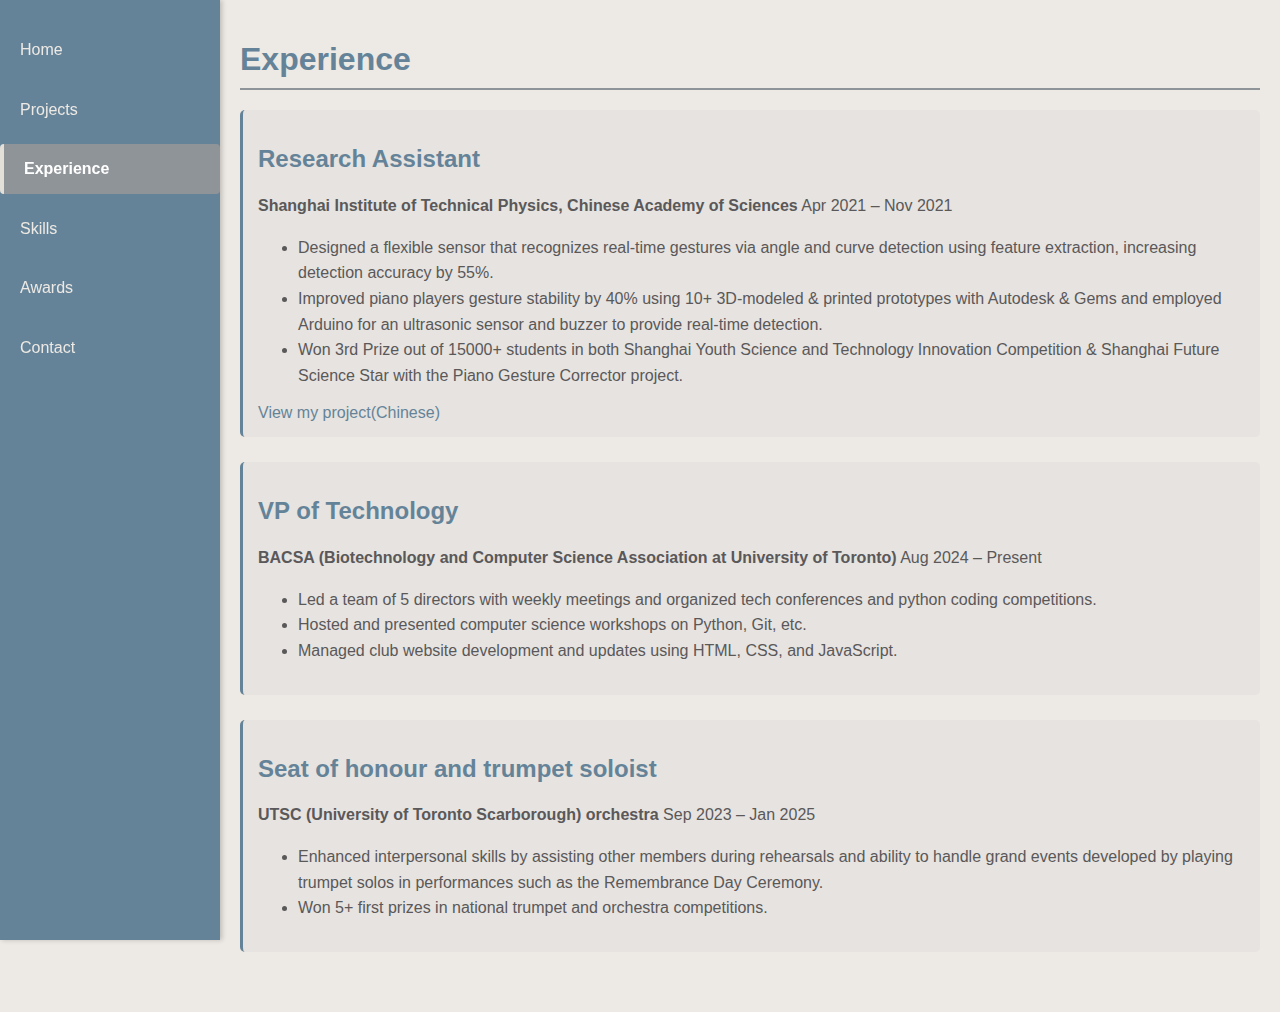
==== pages/experience.html @ f2b62409 "folders" ====
<!DOCTYPE html>
<html lang="en">
<head>
  <meta charset="UTF-8">
  <meta name="viewport" content="width=device-width, initial-scale=1.0">
  <title>Experience - Louie Yang's Portfolio</title>
  <link rel="stylesheet" href="../css/styles.css">
</head>
<body>
  <!-- Hamburger Menu Toggle -->
  <div class="menu-toggle" id="menuToggle">
    <span></span>
    <span></span>
    <span></span>
  </div>

  <!-- Sidebar Navigation -->
  <div class="sidebar" id="sidebar">
    <ul id="navMenu">
      <li><a href="../index.html">Home</a></li>
      <li><a href="projects.html">Projects</a></li>
      <li><a href="experience.html" class="active">Experience</a></li>
      <li><a href="skills.html">Skills</a></li>
      <li><a href="awards.html">Awards</a></li>
      <li><a href="contact.html">Contact</a></li>
    </ul>
  </div>

  <!-- Main Content -->
  <div class="main-content" id="mainContent">
    <!-- Experience Section -->
    <section id="experience">
      <h1>Experience</h1>
      <div class="experience-item">
        <h2>Research Assistant</h2>
        <p><strong>Shanghai Institute of Technical Physics, Chinese Academy of Sciences</strong> Apr 2021 – Nov 2021</p>
        <ul>
          <li>Designed a flexible sensor that recognizes real-time gestures via angle and curve detection using feature extraction, increasing detection accuracy by 55%.</li>
          <li>Improved piano players gesture stability by 40% using 10+ 3D-modeled & printed prototypes with Autodesk & Gems and employed Arduino for an ultrasonic sensor and buzzer to provide real-time detection.</li>
          <li>Won 3rd Prize out of 15000+ students in both Shanghai Youth Science and Technology Innovation Competition & Shanghai Future Science Star with the Piano Gesture Corrector project.</li>
        </ul>
        <a href="../documents/Piano Gesture Corrector based on 3D Printing and Arduino.pdf">View my project(Chinese)</a>
      </div>
      
      <div class="experience-item">
        <h2>VP of Technology</h2>
        <p><strong>BACSA (Biotechnology and Computer Science Association at University of Toronto)</strong> Aug 2024 – Present</p>
        <ul>
          <li>Led a team of 5 directors with weekly meetings and organized tech conferences and python coding competitions.</li>
          <li>Hosted and presented computer science workshops on Python, Git, etc.</li>
          <li>Managed club website development and updates using HTML, CSS, and JavaScript.</li>
        </ul>
      </div>

      <div class="experience-item">
        <h2>Seat of honour and trumpet soloist</h2>
        <p><strong>UTSC (University of Toronto Scarborough) orchestra</strong> Sep 2023 – Jan 2025</p>
        <ul>
          <li>Enhanced interpersonal skills by assisting other members during rehearsals and ability to handle grand events developed by playing trumpet solos in performances such as the Remembrance Day Ceremony.</li>
          <li>Won 5+ first prizes in national trumpet and orchestra competitions.</li>
        </ul>
      </div>

    </section>
  </div>

  <!-- JavaScript -->
  <script src="../js/main.js"></script>
</body>
</html>
---- css/styles.css ----
/* Global styles */
body, html {
    margin: 0;
    padding: 0;
    font-family: Arial, sans-serif;
    background-color: #ede9e4; /* Off-white background */
    color: #658398; /* Muted blue text */
    overflow-x: hidden; /* Prevent horizontal scrollbar when content shifts */
}

/* When sidebar is open on mobile */
body.sidebar-open {
    overflow: hidden; /* Prevent scrolling of the page when sidebar is open */
}

/* Sidebar navigation (vertical layout) */
.sidebar {
    width: 300px; /* Wider sidebar */
    background-color: #658398; /* Muted blue sidebar */
    color: #ede9e4; /* Off-white text for sidebar */
    padding: 60px 0 20px 0; /* More padding at top for first item */
    position: fixed;
    top: 0;
    left: -300px; /* Start off-screen */
    height: 100vh;
    z-index: 1000;
    box-shadow: 2px 0 5px rgba(0, 0, 0, 0.2);
    overflow-y: auto;
    transition: left 0.3s ease;
}

.sidebar.show {
    left: 0; /* Show sidebar when class is added */
}

.sidebar ul {
    list-style: none;
    padding: 0;
    margin: 0;
    display: flex;
    flex-direction: column;
}

.sidebar ul li {
    margin: 5px 0;
    width: 100%;
}

.sidebar ul li a {
    color: #ede9e4; /* Off-white links in sidebar */
    text-decoration: none;
    display: block;
    padding: 12px 20px;
    border-radius: 4px;
    transition: background-color 0.3s ease, color 0.3s ease;
}

/* Highlight active page in navigation */
.sidebar ul li a.active {
    background-color: #8f9499; /* Medium gray background for active link */
    color: #ffffff; /* White text for better contrast */
    font-weight: bold;
    border-left: 4px solid #e3e0da; /* Light border to highlight active page */
}

/* Hover effect on navigation links */
.sidebar ul li a:hover {
    background-color: #8f9499; /* Medium gray background on hover */
    color: #ede9e4; /* Keep text off-white */
}

/* Hamburger menu icon - always visible on mobile */
.menu-toggle {
    display: none; /* Hidden by default, shown in media query */
    position: fixed;
    top: 20px;
    left: 20px;
    cursor: pointer;
    width: 40px;
    height: 40px;
    background-color: #658398; /* Muted blue hamburger background */
    border-radius: 4px;
    z-index: 1002;
    transition: left 0.3s ease, transform 0.3s ease;
    display: flex;
    flex-direction: column;
    justify-content: center;
    align-items: center;
    box-shadow: 0 2px 4px rgba(0,0,0,0.2);
}

/* Menu toggle bars */
.menu-toggle span {
    display: block;
    width: 24px;
    height: 2px;
    background-color: #ede9e4; /* Off-white hamburger bars */
    margin: 3px 0;
    transition: all 0.3s ease;
}

/* X transformation */
.menu-toggle.active span:nth-child(1) {
    transform: translateY(8px) rotate(45deg);
}

.menu-toggle.active span:nth-child(2) {
    opacity: 0;
}

.menu-toggle.active span:nth-child(3) {
    transform: translateY(-8px) rotate(-45deg);
}

/* Main content area - adjusted for sidebar */
.main-content {
    margin-left: 0; /* Start with no margin on mobile */
    padding: 20px;
    width: 100%;
    box-sizing: border-box;
    transition: margin-left 0.3s ease, width 0.3s ease;
    background-color: #ede9e4; /* Off-white content background */
}

/* When sidebar is visible - push content */
.sidebar.show ~ .main-content {
    margin-left: 300px;
    width: calc(100% - 300px);
}

/* Move menu toggle with content */
.sidebar.show ~ .menu-toggle {
    left: 320px;
}

/* Home section layout (formerly About) */
.home-content {
    display: flex;
    flex-wrap: wrap;
    align-items: flex-start;
    justify-content: space-between;
}

.home-text {
    flex: 1;
    min-width: 200px;
    max-width: 55%;
}

/* Larger font size for home page paragraphs */
#home p {
    font-size: 1.2rem;
    line-height: 1.8;
    margin-bottom: 24px;
}

.profile-photo {
    flex: 0 0 300px; /* Larger fixed width */
    margin-left: 40px; /* Move further to the right */
    text-align: center;
}

.profile-photo img {
    max-width: 100%;
    height: auto;
    border-radius: 10px;
    border: 3px solid #658398; /* Muted blue border to profile image */
}

.profile-photo a {
    display: block;
    margin-top: 15px;
    font-size: 1.1rem;
    font-weight: bold;
}

/* Section spacing */
section {
    margin-bottom: 40px;
}

/* Headings and links color */
h1, h2, a {
    color: #658398; /* Muted blue headings and links */
    text-decoration: none;
}

/* Add a slight underline effect on links when hovered */
a:hover {
    text-decoration: underline;
    color: #8f9499; /* Medium gray on hover */
}

/* Section headings with bottom border */
section h1 {
    border-bottom: 2px solid #8f9499; /* Medium gray bottom border */
    padding-bottom: 10px;
    margin-bottom: 20px;
}

/* Paragraph text */
p, li {
    color: #5a5859; /* Dark gray for body text for better contrast */
    line-height: 1.6;
}

/* "View Work" button style */
.view-work-button {
    padding: 10px 20px;
    background-color: #658398; /* Muted blue button */
    color: #ede9e4; /* Off-white text */
    text-decoration: none;
    border: none;
    border-radius: 5px;
    font-weight: bold;
    cursor: pointer;
    transition: background-color 0.3s ease;
}

.view-work-button:hover {
    background-color: #8f9499; /* Medium gray on hover */
    text-decoration: none; /* No underline on button hover */
}

/* Skills section enhancements */
#skills p {
    background-color: rgba(205, 207, 208, 0.2);
    padding: 15px;
    border-radius: 5px;
    margin-bottom: 15px;
    border-left: 3px solid #658398;
}

#skills p strong {
    color: #658398;
    font-weight: 600;
    display: inline-block;
    margin-right: 8px;
}

/* Awards section styling */
#awards p {
    background-color: rgba(205, 207, 208, 0.2);
    padding: 15px;
    border-radius: 5px;
    margin-bottom: 15px;
    border-left: 3px solid #658398;
}

/* Project and experience items with subtle borders */
.project-item, .experience-item {
    border-left: 3px solid #658398; /* Muted blue left border */
    padding-left: 15px;
    margin-bottom: 25px;
    background-color: rgba(205, 207, 208, 0.2); /* Very light gray background */
    padding: 15px;
    border-radius: 5px;
}

/* Non-mobile (larger screens) */
@media screen and (min-width: 901px) {
    .menu-toggle {
        display: none; /* Hide hamburger on desktop */
    }
    
    .sidebar {
        left: 0; /* Always show sidebar on desktop */
        width: 220px;
        padding-top: 20px;
        background-color: #658398; /* Muted blue sidebar */
    }
    
    .main-content {
        margin-left: 220px;
        width: calc(100% - 220px);
        background-color: #ede9e4; /* Off-white content background */
    }
}

/* Responsive adjustments for mobile */
@media screen and (max-width: 900px) {
    .menu-toggle {
        display: flex; /* Always show hamburger on mobile */
    }
    
    .sidebar {
        width: 300px;
        background-color: #658398; /* Muted blue sidebar */
    }
    
    /* First section needs padding to not be under the menu toggle */
    section:first-child {
        padding-top: 30px;
    }
    
    /* Center first heading on mobile */
    section:first-child h1 {
        margin-top: 20px;
    }
    
    .profile-photo {
        flex: 1 0 100%;
        margin-left: 0;
        margin-top: 20px;
        text-align: center;
    }
    
    .home-content {
        flex-direction: column;
    }
    
    .home-text {
        max-width: 100%;
    }
    
    #home p {
        font-size: 1.1rem; /* Slightly smaller on mobile */
    }
}
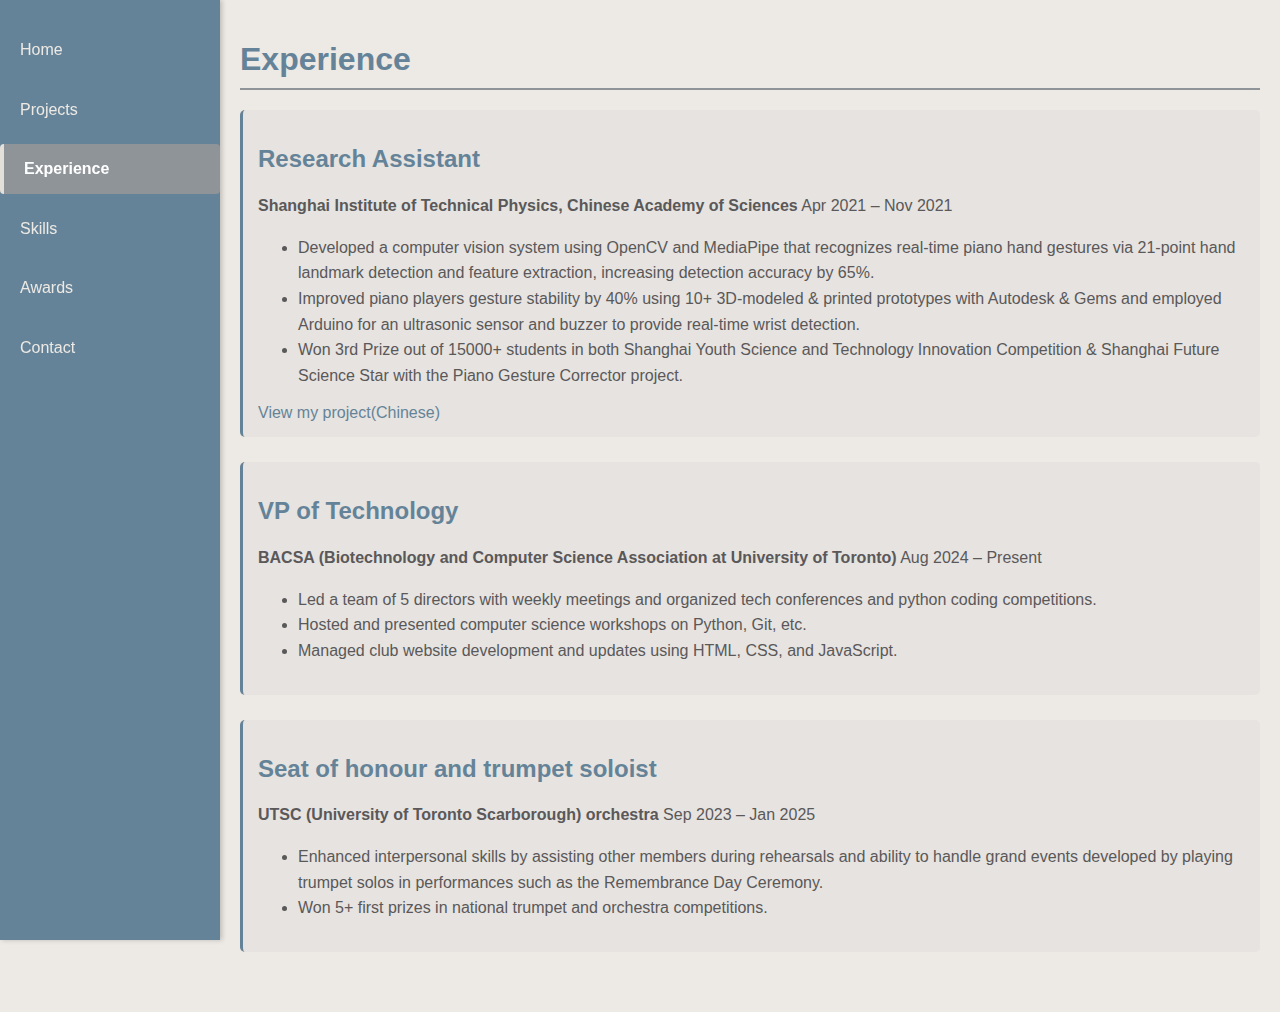
==== commit 3e3ae987: "Update experience.html" ====
--- a/pages/experience.html
+++ b/pages/experience.html
@@ -35,8 +35,8 @@
         <h2>Research Assistant</h2>
         <p><strong>Shanghai Institute of Technical Physics, Chinese Academy of Sciences</strong> Apr 2021 – Nov 2021</p>
         <ul>
-          <li>Designed a flexible sensor that recognizes real-time gestures via angle and curve detection using feature extraction, increasing detection accuracy by 55%.</li>
-          <li>Improved piano players gesture stability by 40% using 10+ 3D-modeled & printed prototypes with Autodesk & Gems and employed Arduino for an ultrasonic sensor and buzzer to provide real-time detection.</li>
+          <li>Developed a computer vision system using OpenCV and MediaPipe that recognizes real-time piano hand gestures via 21-point hand landmark detection and feature extraction, increasing detection accuracy by 65%.</li>
+          <li>Improved piano players gesture stability by 40% using 10+ 3D-modeled & printed prototypes with Autodesk & Gems and employed Arduino for an ultrasonic sensor and buzzer to provide real-time wrist detection.</li>
           <li>Won 3rd Prize out of 15000+ students in both Shanghai Youth Science and Technology Innovation Competition & Shanghai Future Science Star with the Piano Gesture Corrector project.</li>
         </ul>
         <a href="../documents/Piano Gesture Corrector based on 3D Printing and Arduino.pdf">View my project(Chinese)</a>
@@ -67,4 +67,4 @@
   <!-- JavaScript -->
   <script src="../js/main.js"></script>
 </body>
-</html> +</html> 
--- a/css/styles.css
+++ b/css/styles.css
@@ -139,12 +139,14 @@
     flex-wrap: wrap;
     align-items: flex-start;
     justify-content: space-between;
+    max-width: 1200px;
+    margin: 0 auto;
 }
 
 .home-text {
     flex: 1;
     min-width: 200px;
-    max-width: 55%;
+    max-width: 60%;
 }
 
 /* Larger font size for home page paragraphs */
@@ -155,8 +157,8 @@
 }
 
 .profile-photo {
-    flex: 0 0 300px; /* Larger fixed width */
-    margin-left: 40px; /* Move further to the right */
+    flex: 0 0 250px; /* Smaller fixed width */
+    margin-left: 20px; /* Reduced margin to move closer to text */
     text-align: center;
 }
 
@@ -303,6 +305,8 @@
         margin-left: 0;
         margin-top: 20px;
         text-align: center;
+        max-width: 200px; /* Limit width on mobile */
+        margin: 20px auto 0; /* Center the image with auto margins */
     }
     
     .home-content {
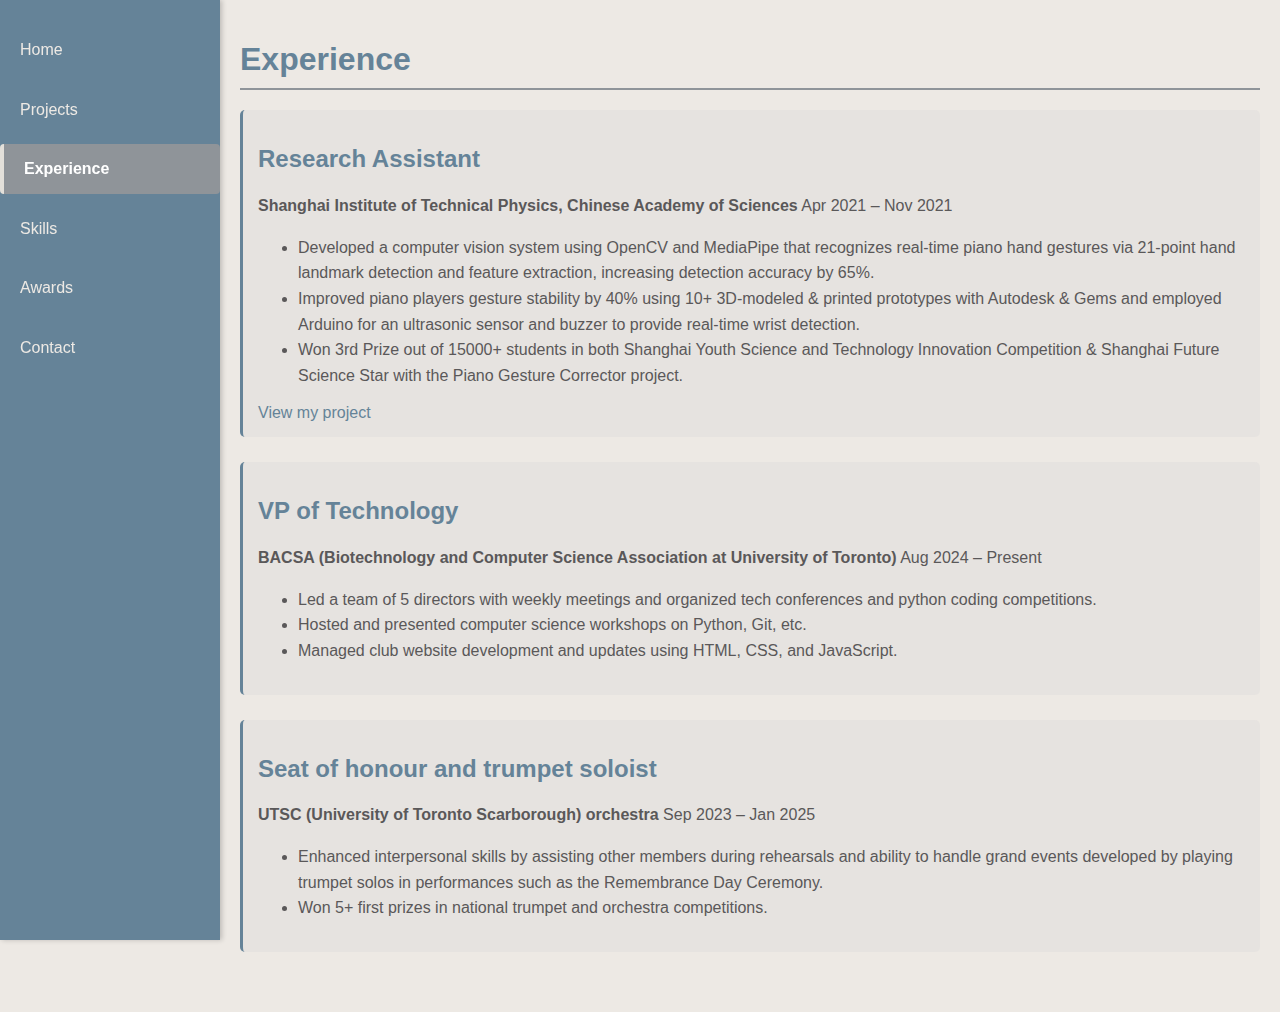
==== commit 20074edd: "Update experience.html" ====
--- a/pages/experience.html
+++ b/pages/experience.html
@@ -39,7 +39,7 @@
           <li>Improved piano players gesture stability by 40% using 10+ 3D-modeled & printed prototypes with Autodesk & Gems and employed Arduino for an ultrasonic sensor and buzzer to provide real-time wrist detection.</li>
           <li>Won 3rd Prize out of 15000+ students in both Shanghai Youth Science and Technology Innovation Competition & Shanghai Future Science Star with the Piano Gesture Corrector project.</li>
         </ul>
-        <a href="../documents/Piano Gesture Corrector based on 3D Printing and Arduino.pdf">View my project(Chinese)</a>
+        <a href="https://github.com/louieyang61/piano-gesture-corrector">View my project</a>
       </div>
       
       <div class="experience-item">
